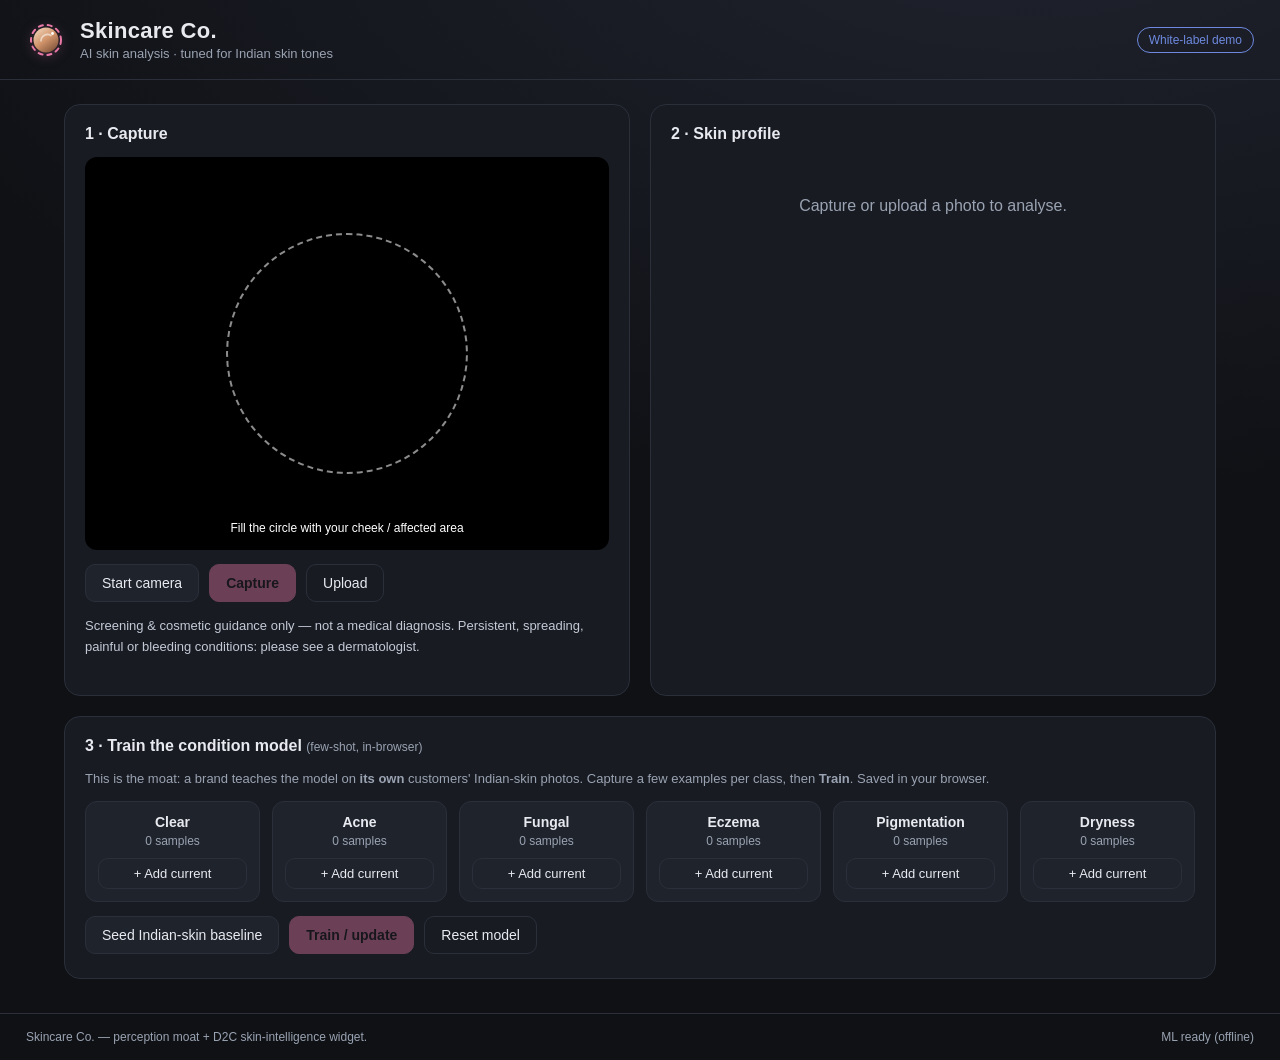
==== index.html @ c86231b3 "TwachaSense: offline in-browser skin-analysis engine for Indian skin Camera/upload -> tone-calibrate" ====
<!DOCTYPE html>
<html lang="en">
<head>
<meta charset="UTF-8" />
<meta name="viewport" content="width=device-width, initial-scale=1.0" />
<title>Skincare Co. — AI Skin Analysis</title>
<link rel="stylesheet" href="css/style.css" />
</head>
<body>
<header class="topbar">
  <div class="brand">
    <span class="logo" aria-hidden="true">
      <svg width="40" height="40" viewBox="0 0 40 40" fill="none" xmlns="http://www.w3.org/2000/svg">
        <defs>
          <linearGradient id="skin" x1="10" y1="6" x2="30" y2="34" gradientUnits="userSpaceOnUse">
            <stop stop-color="#f7dcc4"/>
            <stop offset="0.5" stop-color="#cf9269"/>
            <stop offset="1" stop-color="#6d4531"/>
          </linearGradient>
        </defs>
        <circle cx="20" cy="20" r="12.5" fill="url(#skin)"/>
        <circle cx="20" cy="20" r="15" stroke="#e879a6" stroke-width="2" stroke-dasharray="4 5" stroke-linecap="round"/>
        <path d="M25 15.5 A6.5 6.5 0 0 0 15 21" stroke="#fff" stroke-opacity="0.55" stroke-width="1.6" stroke-linecap="round"/>
        <circle cx="26.5" cy="13.5" r="1.4" fill="#fff"/>
      </svg>
    </span>
    <div>
      <h1>Skincare Co.</h1>
      <p class="tag">AI skin analysis · tuned for Indian skin tones</p>
    </div>
  </div>
  <div id="brandBadge" class="brand-badge">White-label demo</div>
</header>

<main>
  <!-- CAPTURE -->
  <section class="panel capture">
    <h2>1 · Capture</h2>
    <div class="video-wrap">
      <video id="video" autoplay playsinline muted></video>
      <canvas id="frame" hidden></canvas>
      <img id="shot" alt="captured" hidden />
      <div id="roiHint" class="roi-hint">Fill the circle with your cheek / affected area</div>
      <div class="roi-ring"></div>
    </div>
    <div class="row">
      <button id="btnCam" class="btn">Start camera</button>
      <button id="btnSnap" class="btn primary" disabled>Capture</button>
      <label class="btn ghost">Upload
        <input id="file" type="file" accept="image/*" hidden />
      </label>
    </div>
    <p class="disclaimer">Screening & cosmetic guidance only — not a medical diagnosis.
      Persistent, spreading, painful or bleeding conditions: please see a dermatologist.</p>
  </section>

  <!-- ANALYSIS -->
  <section class="panel results">
    <h2>2 · Skin profile</h2>
    <div id="empty" class="empty">Capture or upload a photo to analyse.</div>
    <div id="report" hidden>
      <div class="profile-grid">
        <div class="metric"><span class="k">Skin type</span><span id="mType" class="v">–</span></div>
        <div class="metric"><span class="k">Tone (Monk)</span><span id="mTone" class="v"><i id="toneChip" class="tone-chip"></i><b id="mToneTxt">–</b></span></div>
        <div class="metric"><span class="k">Undertone</span><span id="mUnder" class="v">–</span></div>
      </div>

      <h3>Concern scores</h3>
      <div id="bars" class="bars"></div>

      <h3>Condition screen <span class="ml-tag" id="mlState">model: not trained</span></h3>
      <div id="conditionOut" class="condition locked">
        <svg width="18" height="18" viewBox="0 0 24 24" fill="none" xmlns="http://www.w3.org/2000/svg" aria-hidden="true">
          <rect x="4" y="10" width="16" height="10" rx="2" stroke="currentColor" stroke-width="1.8"/>
          <path d="M8 10V7a4 4 0 0 1 8 0v3" stroke="currentColor" stroke-width="1.8" stroke-linecap="round"/>
        </svg>
        <span>Seed the baseline or train the model below to unlock condition screening.</span>
      </div>

      <h3>Recommended routine</h3>
      <div id="routine" class="routine"></div>

      <div class="row">
        <button id="btnReport" class="btn ghost">Copy shareable report</button>
      </div>
    </div>
  </section>

  <!-- TRAIN (the moat: brand teaches it on its own labelled skin data) -->
  <section class="panel train">
    <h2>3 · Train the condition model <span class="sub">(few-shot, in-browser)</span></h2>
    <p class="hint">This is the moat: a brand teaches the model on <b>its own</b> customers'
      Indian-skin photos. Capture a few examples per class, then <b>Train</b>. Saved in your browser.</p>
    <div id="classRow" class="class-row"></div>
    <div class="row">
      <button id="btnSeed" class="btn">Seed Indian-skin baseline</button>
      <button id="btnTrain" class="btn primary" disabled>Train / update</button>
      <button id="btnClear" class="btn ghost">Reset model</button>
      <span id="trainStat" class="train-stat"></span>
    </div>
  </section>
</main>

<footer>
  <span>Skincare Co. — perception moat + D2C skin-intelligence widget.</span>
  <span id="tfState" class="tf-state">offline ML ready</span>
</footer>

<!-- 100% offline: skin CV + few-shot KNN classifier, no CDN / no model download -->
<script src="js/skin_metrics.js"></script>
<script src="js/recommend.js"></script>
<script src="js/classifier.js"></script>
<script src="js/seed.js"></script>
<script src="js/app.js"></script>
</body>
</html>
---- css/style.css ----
:root{
  --bg:#0f1115; --panel:#181b22; --panel2:#1f232c; --line:#2a2f3a;
  --txt:#e8eaf0; --muted:#9aa3b2; --accent:#e879a6; --accent2:#7c9cff;
  --good:#4ade80; --warn:#fbbf24; --bad:#f87171;
  --radius:16px;
}
*{box-sizing:border-box}
body{
  margin:0;font-family:-apple-system,BlinkMacSystemFont,"Segoe UI",Inter,Roboto,sans-serif;
  background:radial-gradient(1200px 600px at 80% -10%,#20232e,transparent),var(--bg);
  color:var(--txt);min-height:100vh;
}
h1,h2,h3{margin:0}
.topbar{
  display:flex;justify-content:space-between;align-items:center;
  padding:18px 26px;border-bottom:1px solid var(--line);
}
.brand{display:flex;gap:14px;align-items:center}
.logo{display:inline-flex;align-items:center}
.logo svg{display:block;filter:drop-shadow(0 2px 6px rgba(232,121,166,.25))}
.topbar h1{font-size:22px;letter-spacing:.3px}
.tag{margin:2px 0 0;color:var(--muted);font-size:13px}
.brand-badge{
  font-size:12px;color:var(--accent2);border:1px solid var(--accent2);
  padding:5px 11px;border-radius:999px;opacity:.85;
}
main{
  display:grid;grid-template-columns:1fr 1fr;gap:20px;
  padding:24px;max-width:1200px;margin:0 auto;
}
.panel{
  background:var(--panel);border:1px solid var(--line);border-radius:var(--radius);
  padding:20px 20px 24px;
}
.panel.train{grid-column:1 / -1}
.panel h2{font-size:16px;margin-bottom:14px}
.panel h3{font-size:13px;text-transform:uppercase;letter-spacing:.6px;color:var(--muted);margin:20px 0 10px}
.sub{font-weight:400;color:var(--muted);font-size:12px;text-transform:none;letter-spacing:0}

.video-wrap{
  position:relative;aspect-ratio:4/3;background:#000;border-radius:12px;overflow:hidden;
  display:flex;align-items:center;justify-content:center;
}
#video,#shot{width:100%;height:100%;object-fit:cover}
.roi-ring{
  position:absolute;width:46%;aspect-ratio:1;border:2px dashed rgba(255,255,255,.55);
  border-radius:50%;pointer-events:none;
}
.roi-hint{
  position:absolute;bottom:10px;left:50%;transform:translateX(-50%);
  background:rgba(0,0,0,.55);padding:5px 12px;border-radius:999px;font-size:12px;color:#fff;
}
.row{display:flex;gap:10px;flex-wrap:wrap;align-items:center;margin-top:14px}
.btn{
  border:1px solid var(--line);background:var(--panel2);color:var(--txt);
  padding:10px 16px;border-radius:10px;font-size:14px;cursor:pointer;transition:.15s;
}
/* uniform hover for the secondary/ghost buttons (Restart camera, Upload):
   subtle lift + brand-tinted border/text so they read as a set that complements
   — not competes with — the solid pink primary Capture button. */
.btn:hover{border-color:var(--accent2);background:#232834;color:#fff}
.btn.primary{background:var(--accent);border-color:var(--accent);color:#1a1016;font-weight:600}
.btn.primary:hover{filter:brightness(1.08);background:var(--accent);color:#1a1016}
.btn.ghost{background:transparent}
.btn.ghost:hover{background:#232834}
.btn:disabled{opacity:.4;cursor:not-allowed}
.btn:disabled:hover{border-color:var(--line);background:var(--panel2);color:var(--txt)}
.disclaimer{color:#c3cad6;font-size:13px;margin-top:14px;line-height:1.6}

.empty{color:var(--muted);padding:40px 0;text-align:center}
.profile-grid{display:grid;grid-template-columns:repeat(3,1fr);gap:12px}
.metric{background:var(--panel2);border-radius:10px;padding:12px}
.metric .k{display:block;color:#b8c0cf;font-size:12px;font-weight:600;letter-spacing:.3px;text-transform:uppercase;margin-bottom:6px}
.metric .v{font-size:16px;font-weight:600;display:flex;align-items:center;gap:8px}
.tone-chip{width:18px;height:18px;border-radius:50%;display:inline-block;border:1px solid #fff3}

.bars{display:flex;flex-direction:column;gap:10px}
.bar-item{display:grid;grid-template-columns:120px 1fr 42px;gap:10px;align-items:center;font-size:13px}
.bar-track{height:9px;background:var(--panel2);border-radius:999px;overflow:hidden}
.bar-fill{height:100%;border-radius:999px}
.bar-val{text-align:right;color:var(--muted);font-variant-numeric:tabular-nums}

.condition{background:var(--panel2);border-radius:10px;padding:14px;font-size:14px;line-height:1.5}
/* "not trained" state looks intentionally LOCKED: dashed outline + lock glyph,
   so it reads as a feature waiting to be unlocked, not a broken/empty box. */
.condition.locked{
  background:transparent;border:1px dashed var(--line);color:var(--muted);
  display:flex;align-items:center;gap:10px;padding:16px;
}
.condition.locked svg{flex:0 0 auto;opacity:.7}
.cond-top{font-size:17px;font-weight:700;margin-bottom:4px}
.cond-list{margin:8px 0 0;padding:0;list-style:none;color:var(--muted);font-size:13px}
.cond-list li{display:flex;justify-content:space-between;padding:3px 0}
.ml-tag{font-weight:400;color:var(--muted);font-size:11px;text-transform:none;letter-spacing:0;margin-left:8px}

.routine{display:grid;grid-template-columns:1fr 1fr;gap:12px;margin-bottom:6px}
/* min-width:0 lets grid cells shrink so long product names wrap instead of
   overflowing the panel's bottom-right corner. */
.slot{background:var(--panel2);border-radius:10px;padding:12px;min-width:0}
.slot h4{margin:0 0 8px;font-size:13px;color:var(--accent2)}
.slot ul{margin:0;padding-left:16px;font-size:13px;line-height:1.7;color:var(--txt)}
.slot li{overflow-wrap:anywhere}
.slot .ing{color:var(--muted);font-size:12px}

.class-row{display:grid;grid-template-columns:repeat(auto-fill,minmax(150px,1fr));gap:12px;margin-top:8px}
.class-card{background:var(--panel2);border:1px solid var(--line);border-radius:12px;padding:12px;text-align:center}
.class-card .name{font-weight:600;font-size:14px}
.class-card .count{color:var(--muted);font-size:12px;margin:4px 0 10px}
.class-card .add{width:100%;font-size:13px;padding:7px}
.hint{color:var(--muted);font-size:13px;line-height:1.5}
.train-stat{color:var(--muted);font-size:13px}
.tf-state{color:var(--muted)}

footer{
  display:flex;justify-content:space-between;padding:16px 26px;
  border-top:1px solid var(--line);color:var(--muted);font-size:12px;margin-top:10px;
}
@media(max-width:820px){main{grid-template-columns:1fr}.routine{grid-template-columns:1fr}}
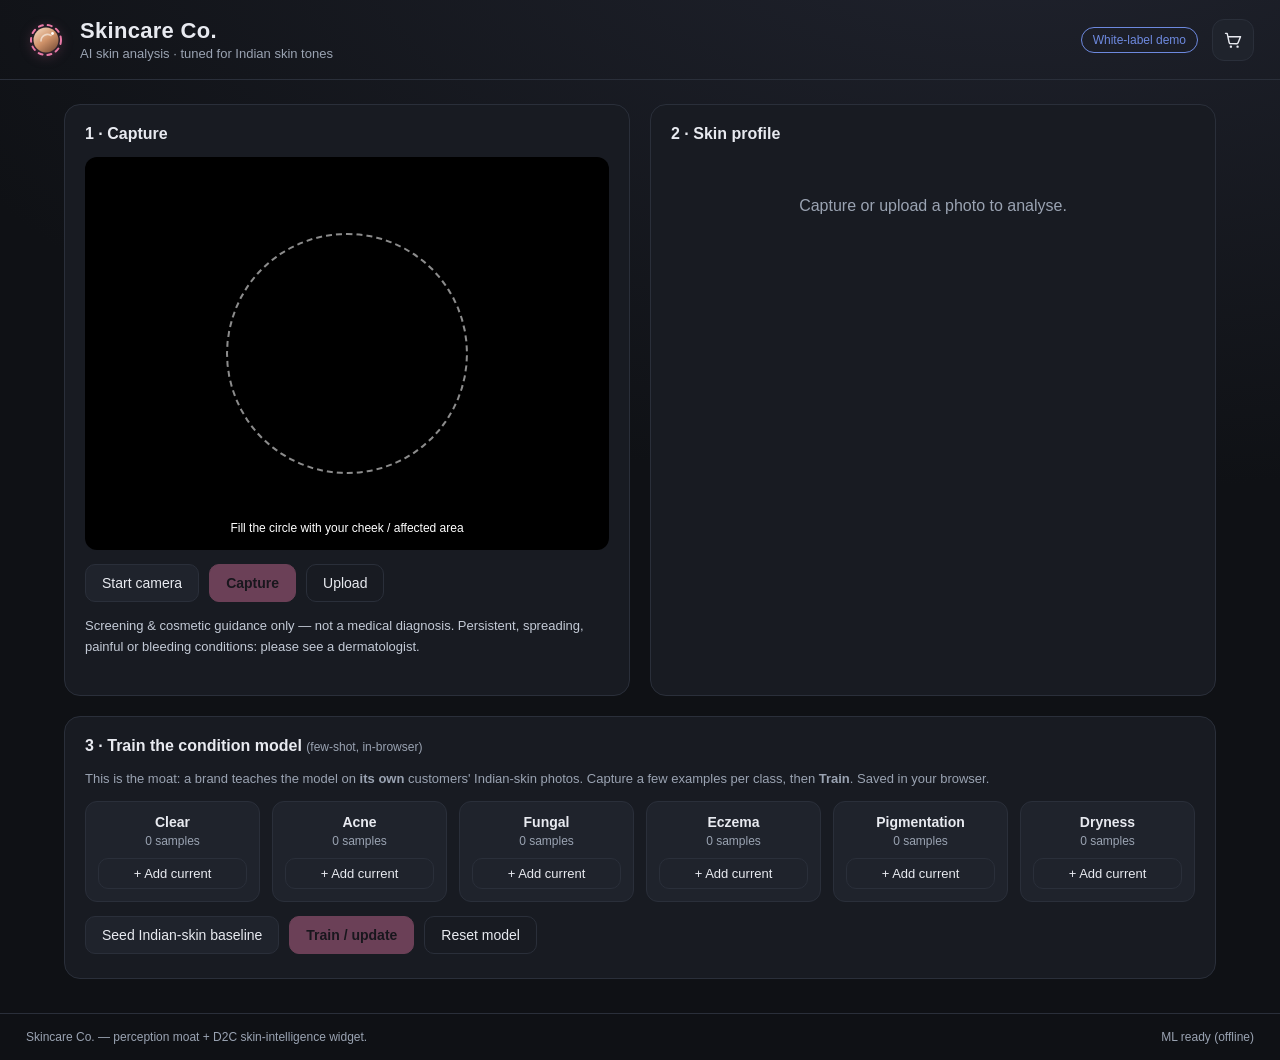
==== commit 4b7510a7: "Add real-data condition model, brand link-up, and shopping cart - Real-data condition screen (cond_f" ====
--- a/index.html
+++ b/index.html
@@ -29,7 +29,17 @@
       <p class="tag">AI skin analysis · tuned for Indian skin tones</p>
     </div>
   </div>
-  <div id="brandBadge" class="brand-badge">White-label demo</div>
+  <div class="topbar-right">
+    <div id="brandBadge" class="brand-badge">White-label demo</div>
+    <button id="btnCart" class="cart-btn" aria-label="Open cart">
+      <svg width="20" height="20" viewBox="0 0 24 24" fill="none" xmlns="http://www.w3.org/2000/svg" aria-hidden="true">
+        <path d="M3 4h2l2.4 11.2a1.5 1.5 0 0 0 1.5 1.2h7.7a1.5 1.5 0 0 0 1.5-1.15L21 8H6" stroke="currentColor" stroke-width="1.7" stroke-linecap="round" stroke-linejoin="round"/>
+        <circle cx="9.5" cy="20" r="1.4" fill="currentColor"/>
+        <circle cx="17.5" cy="20" r="1.4" fill="currentColor"/>
+      </svg>
+      <span id="cartCount" class="cart-count" hidden>0</span>
+    </button>
+  </div>
 </header>
 
 <main>
@@ -68,6 +78,9 @@
       <h3>Concern scores</h3>
       <div id="bars" class="bars"></div>
 
+      <h3>Real-skin estimates <span class="sub">learned from 5,000 real Indian faces</span></h3>
+      <div id="realBars" class="bars"></div>
+
       <h3>Condition screen <span class="ml-tag" id="mlState">model: not trained</span></h3>
       <div id="conditionOut" class="condition locked">
         <svg width="18" height="18" viewBox="0 0 24 24" fill="none" xmlns="http://www.w3.org/2000/svg" aria-hidden="true">
@@ -75,6 +88,13 @@
           <path d="M8 10V7a4 4 0 0 1 8 0v3" stroke="currentColor" stroke-width="1.8" stroke-linecap="round"/>
         </svg>
         <span>Seed the baseline or train the model below to unlock condition screening.</span>
+      </div>
+      <div id="referNudge" class="refer-nudge" hidden>
+        <svg width="18" height="18" viewBox="0 0 24 24" fill="none" xmlns="http://www.w3.org/2000/svg" aria-hidden="true">
+          <path d="M12 3 3 20h18L12 3Z" stroke="currentColor" stroke-width="1.8" stroke-linejoin="round"/>
+          <path d="M12 10v4M12 17h.01" stroke="currentColor" stroke-width="1.8" stroke-linecap="round"/>
+        </svg>
+        <span id="referTxt"></span>
       </div>
 
       <h3>Recommended routine</h3>
@@ -106,11 +126,33 @@
   <span id="tfState" class="tf-state">offline ML ready</span>
 </footer>
 
-<!-- 100% offline: skin CV + few-shot KNN classifier, no CDN / no model download -->
+<!-- CART DRAWER — assembles the order; checkout hands off to the brand's own store -->
+<div id="cartOverlay" class="cart-overlay" hidden></div>
+<aside id="cartDrawer" class="cart-drawer" hidden aria-label="Shopping cart">
+  <div class="cart-head">
+    <h3>Your cart</h3>
+    <button id="btnCartClose" class="cart-close" aria-label="Close">&times;</button>
+  </div>
+  <div id="cartItems" class="cart-items"></div>
+  <div class="cart-foot">
+    <div class="cart-total"><span>Total</span><b id="cartTotal">—</b></div>
+    <button id="btnCheckout" class="btn primary cart-checkout" disabled>Checkout on brand store</button>
+    <p class="cart-note">Payment is handled on the brand's own secure checkout — TwachaSense never processes cards.</p>
+  </div>
+</aside>
+
+<!-- 100% offline core; brand.js/cart.js are the ONLY optional online layer -->
 <script src="js/skin_metrics.js"></script>
-<script src="js/recommend.js"></script>
+<script src="js/face_features.js?v=24"></script>
+<script src="js/real_models.js?v=24"></script>
+<script src="js/cond_features.js?v=cond2"></script>
+<script src="js/cond_models.js?v=cond2"></script>
+<script src="js/brand.js?v=cart2"></script>
+<script src="js/cart.js?v=cart2"></script>
+<script src="js/brand_catalog.js?v=cart2"></script>
+<script src="js/recommend.js?v=cart2"></script>
 <script src="js/classifier.js"></script>
 <script src="js/seed.js"></script>
-<script src="js/app.js"></script>
+<script src="js/app.js?v=cart2"></script>
 </body>
 </html>
--- a/css/style.css
+++ b/css/style.css
@@ -5,6 +5,8 @@
   --radius:16px;
 }
 *{box-sizing:border-box}
+/* the hidden attribute must win over any display:flex/grid set on a component */
+[hidden]{display:none !important}
 body{
   margin:0;font-family:-apple-system,BlinkMacSystemFont,"Segoe UI",Inter,Roboto,sans-serif;
   background:radial-gradient(1200px 600px at 80% -10%,#20232e,transparent),var(--bg);
@@ -23,6 +25,18 @@
 .brand-badge{
   font-size:12px;color:var(--accent2);border:1px solid var(--accent2);
   padding:5px 11px;border-radius:999px;opacity:.85;
+}
+.topbar-right{display:flex;align-items:center;gap:14px}
+.cart-btn{
+  position:relative;display:inline-flex;align-items:center;justify-content:center;
+  width:42px;height:42px;border:1px solid var(--line);background:var(--panel2);
+  color:var(--txt);border-radius:12px;cursor:pointer;transition:.15s;
+}
+.cart-btn:hover{border-color:var(--accent2);color:#fff;background:#232834}
+.cart-count{
+  position:absolute;top:-6px;right:-6px;min-width:18px;height:18px;padding:0 5px;
+  background:var(--accent);color:#1a1016;font-size:11px;font-weight:700;
+  border-radius:999px;display:flex;align-items:center;justify-content:center;
 }
 main{
   display:grid;grid-template-columns:1fr 1fr;gap:20px;
@@ -93,6 +107,15 @@
 .cond-list li{display:flex;justify-content:space-between;padding:3px 0}
 .ml-tag{font-weight:400;color:var(--muted);font-size:11px;text-transform:none;letter-spacing:0;margin-left:8px}
 
+/* non-diagnostic derm-referral nudge — warm amber, calm not alarming */
+.refer-nudge{
+  display:flex;align-items:flex-start;gap:10px;margin-top:10px;padding:12px 14px;
+  background:rgba(251,191,36,.08);border:1px solid rgba(251,191,36,.35);
+  border-radius:10px;color:#fbbf24;font-size:13px;line-height:1.5;
+}
+.refer-nudge svg{flex:0 0 auto;margin-top:1px}
+.refer-nudge span{color:#f5e4bf}
+
 .routine{display:grid;grid-template-columns:1fr 1fr;gap:12px;margin-bottom:6px}
 /* min-width:0 lets grid cells shrink so long product names wrap instead of
    overflowing the panel's bottom-right corner. */
@@ -115,4 +138,82 @@
   display:flex;justify-content:space-between;padding:16px 26px;
   border-top:1px solid var(--line);color:var(--muted);font-size:12px;margin-top:10px;
 }
+/* ---- prominent condition callout (Part a: surface acne/disease clearly) ---- */
+.condition.flagged{
+  border-left:4px solid var(--warn);
+}
+.condition.flagged.sev-high{border-left-color:var(--bad);background:rgba(248,113,113,.06)}
+.condition.flagged.sev-mod{border-left-color:var(--warn);background:rgba(251,191,36,.06)}
+.condition.flagged.sev-low{border-left-color:var(--accent2);background:rgba(124,156,255,.05)}
+.condition.clear{border-left:4px solid var(--good)}
+.cond-head{display:flex;align-items:center;justify-content:space-between;gap:10px}
+.cond-badge{
+  font-size:11px;font-weight:700;text-transform:uppercase;letter-spacing:.5px;
+  padding:4px 10px;border-radius:999px;white-space:nowrap;
+}
+.cond-badge.sev-high{background:rgba(248,113,113,.18);color:#fca5a5;border:1px solid #f8717155}
+.cond-badge.sev-mod{background:rgba(251,191,36,.16);color:#fbbf24;border:1px solid #fbbf2455}
+.cond-badge.sev-low{background:rgba(124,156,255,.16);color:#a5b4ff;border:1px solid #7c9cff55}
+.cond-badge.clear{background:rgba(74,222,128,.14);color:#4ade80;border:1px solid #4ade8055}
+.cond-callout{margin:8px 0 4px;font-size:14px;font-weight:600;color:var(--txt)}
+
+/* ---- connect-a-brand panel ---- */
+.panel.connect{grid-column:1 / -1}
+.brand-status{
+  display:flex;align-items:center;justify-content:space-between;gap:12px;
+  background:rgba(74,222,128,.08);border:1px solid #4ade8044;border-radius:10px;
+  padding:12px 14px;font-size:14px;
+}
+.brand-form{display:flex;flex-direction:column;gap:12px}
+.brand-mode-row{display:flex;gap:18px;flex-wrap:wrap}
+.brand-mode{display:flex;align-items:center;gap:6px;font-size:13px;color:var(--muted);cursor:pointer}
+.brand-mode input{accent-color:var(--accent)}
+.brand-input{
+  background:var(--panel2);border:1px solid var(--line);border-radius:10px;
+  color:var(--txt);padding:11px 14px;font-size:14px;font-family:inherit;width:100%;
+}
+.brand-input:focus{outline:none;border-color:var(--accent2)}
+.brand-textarea{min-height:96px;resize:vertical;font-family:ui-monospace,Menlo,monospace;font-size:12px}
+.btn-sm{padding:6px 12px;font-size:13px}
+
+/* ---- add-to-cart on routine lines ---- */
+.rx-line{display:flex;align-items:center;justify-content:space-between;gap:10px}
+.rx-name{min-width:0}
+.add-cart{
+  flex:0 0 auto;border:1px solid var(--accent2);background:transparent;color:var(--accent2);
+  font-size:12px;font-weight:600;padding:5px 10px;border-radius:8px;cursor:pointer;
+  white-space:nowrap;transition:.15s;
+}
+.add-cart:hover{background:var(--accent2);color:#0f1115}
+
+/* ---- cart drawer ---- */
+.cart-overlay{position:fixed;inset:0;background:rgba(0,0,0,.5);z-index:40}
+.cart-drawer{
+  position:fixed;top:0;right:0;width:380px;max-width:92vw;height:100vh;z-index:41;
+  background:var(--panel);border-left:1px solid var(--line);
+  display:flex;flex-direction:column;box-shadow:-12px 0 40px rgba(0,0,0,.4);
+}
+.cart-head{display:flex;align-items:center;justify-content:space-between;padding:18px 20px;border-bottom:1px solid var(--line)}
+.cart-head h3{font-size:17px}
+.cart-close{background:none;border:none;color:var(--muted);font-size:26px;line-height:1;cursor:pointer}
+.cart-close:hover{color:var(--txt)}
+.cart-items{flex:1;overflow-y:auto;padding:16px 20px;display:flex;flex-direction:column;gap:14px}
+.cart-empty{color:var(--muted);text-align:center;margin-top:40px;font-size:14px}
+.cart-item{display:flex;gap:12px}
+.ci-img{width:56px;height:56px;border-radius:8px;object-fit:cover;flex:0 0 auto;background:var(--panel2)}
+.ci-noimg{border:1px solid var(--line)}
+.ci-body{flex:1;min-width:0}
+.ci-title{font-size:14px;font-weight:600;line-height:1.3;overflow-wrap:anywhere}
+.ci-price{color:var(--muted);font-size:13px;margin:2px 0 6px}
+.ci-qty{display:flex;align-items:center;gap:8px;font-size:13px}
+.qtybtn{width:24px;height:24px;border:1px solid var(--line);background:var(--panel2);color:var(--txt);border-radius:6px;cursor:pointer;font-size:15px;line-height:1}
+.qtybtn:hover{border-color:var(--accent2)}
+.ci-remove{margin-left:auto;background:none;border:none;color:var(--muted);font-size:12px;cursor:pointer;text-decoration:underline}
+.ci-remove:hover{color:var(--bad)}
+.cart-foot{padding:18px 20px;border-top:1px solid var(--line)}
+.cart-total{display:flex;justify-content:space-between;align-items:center;font-size:15px;margin-bottom:12px}
+.cart-total b{font-size:18px}
+.cart-checkout{width:100%}
+.cart-note{color:var(--muted);font-size:11px;line-height:1.5;margin:10px 0 0;text-align:center}
+
 @media(max-width:820px){main{grid-template-columns:1fr}.routine{grid-template-columns:1fr}}
